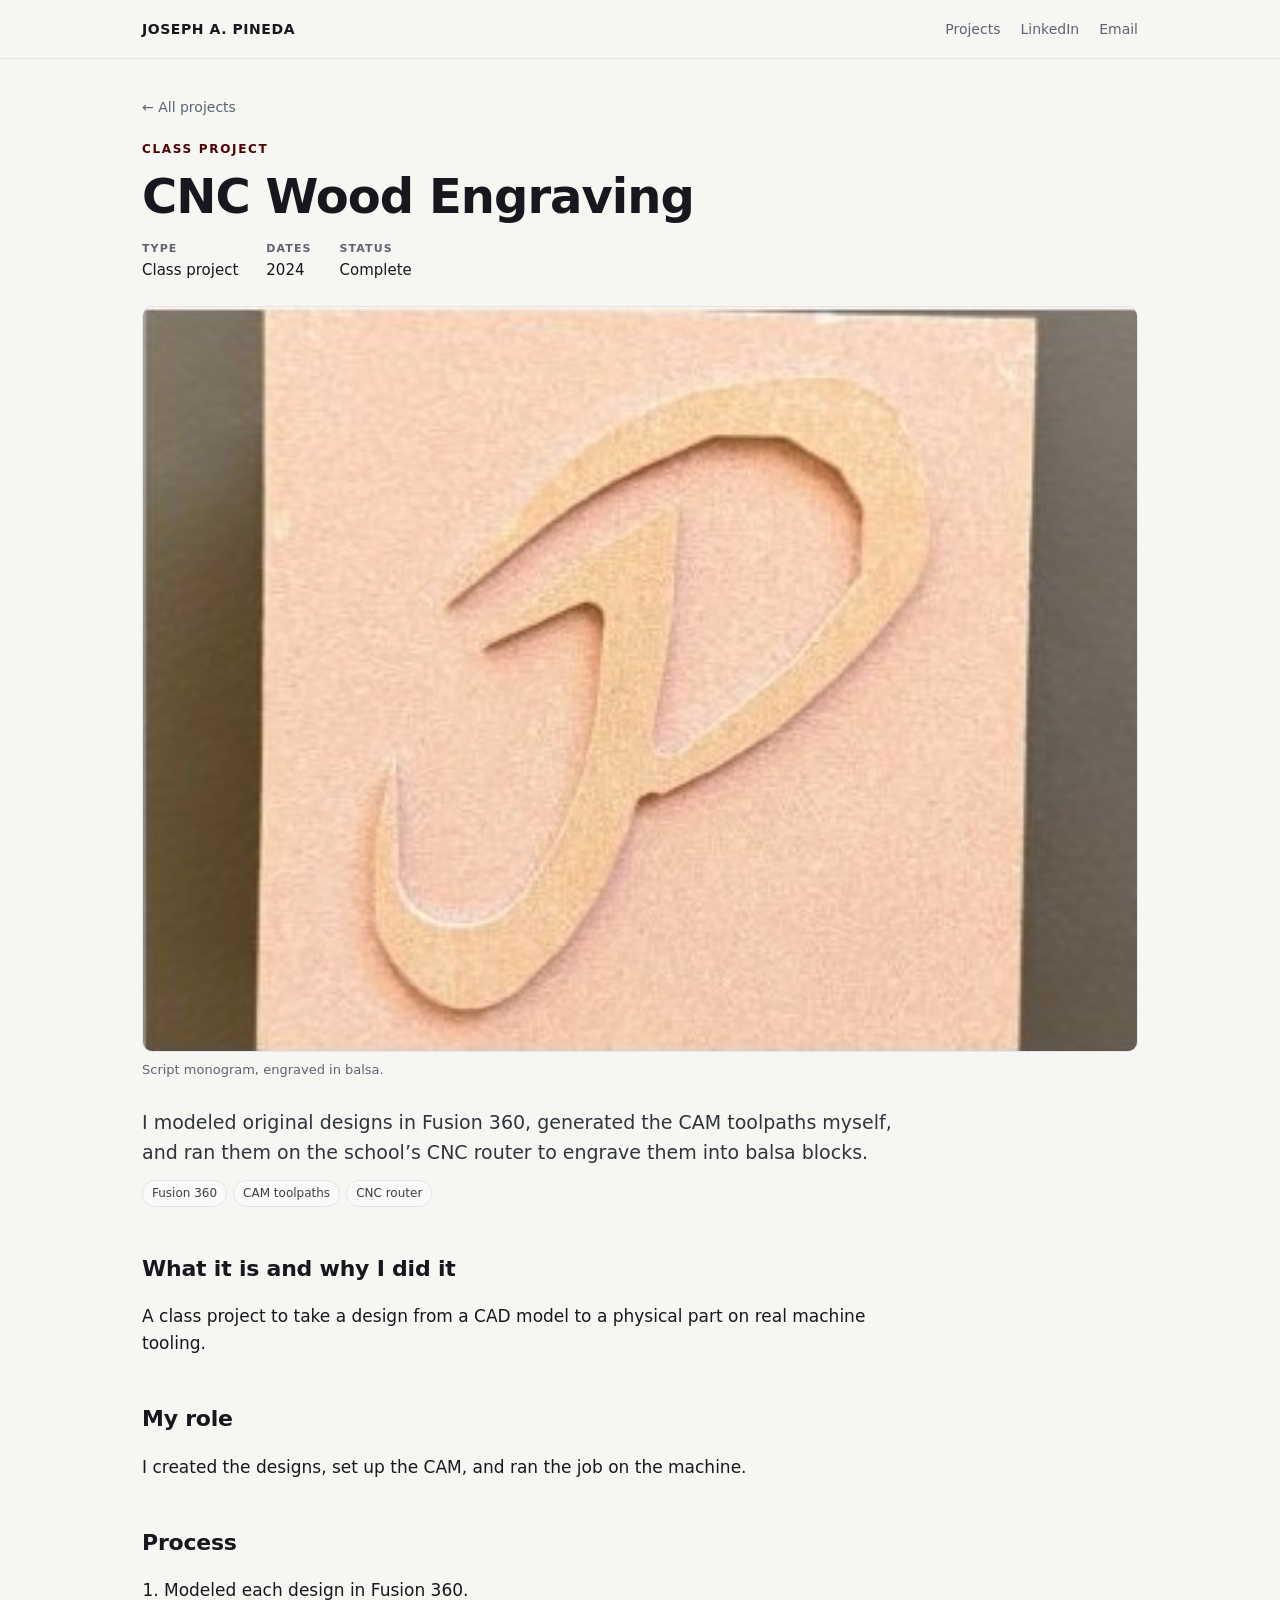
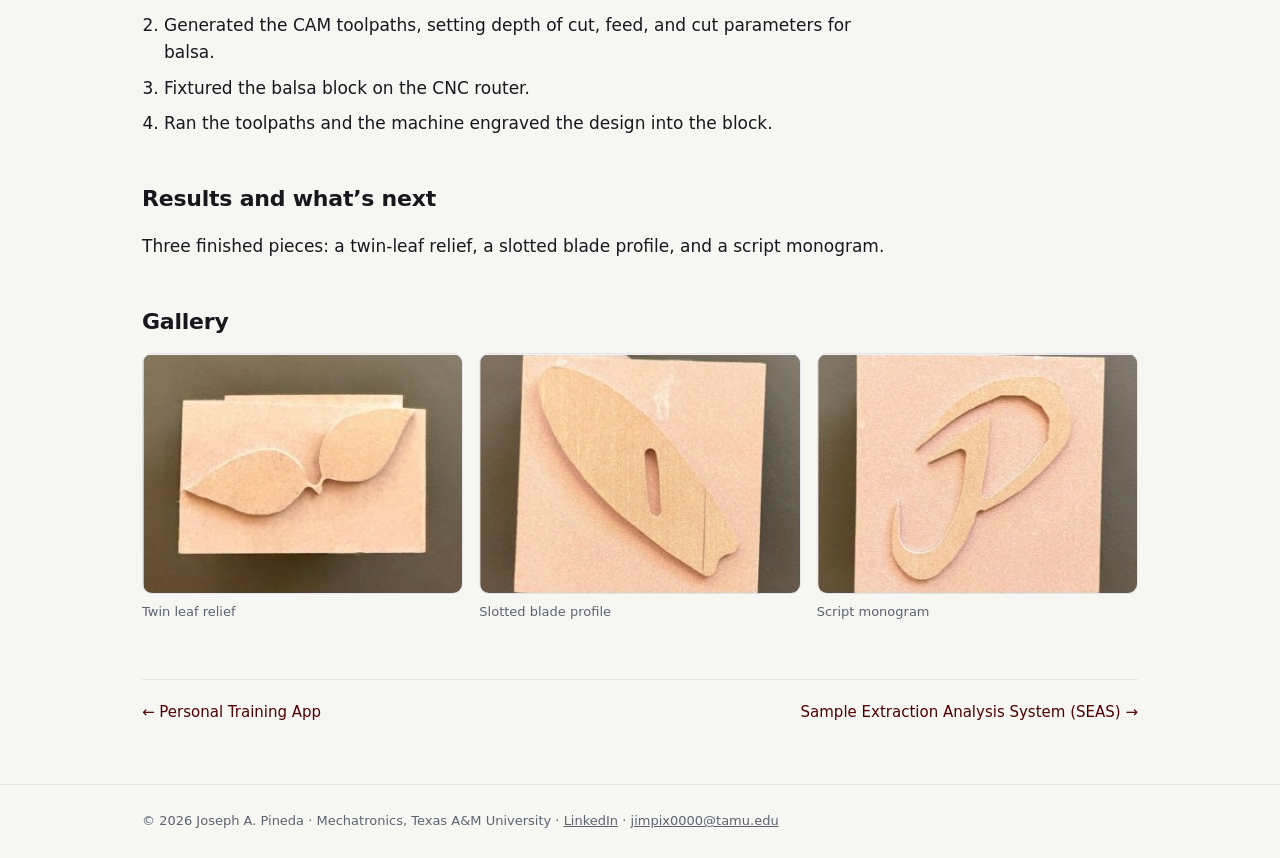
==== projects/cnc-engraving.html @ 90f0dfbb "Add files via upload" ====
<!DOCTYPE html>
<html lang="en"><head>
<meta charset="utf-8"><meta name="viewport" content="width=device-width, initial-scale=1">
<title>CNC Wood Engraving | Joseph A. Pineda</title>
<meta name="description" content="Engineering projects by Joseph A. Pineda, Mechatronics student at Texas A&amp;M University.">
<link rel="stylesheet" href="../css/style.css">
</head><body><header class="nav"><div class="wrap">
<a class="brand" href="../index.html">Joseph A. Pineda</a>
<nav><a href="../index.html#projects">Projects</a><a href="https://www.linkedin.com/in/joseph-pineda-tamu444" target="_blank" rel="noopener">LinkedIn</a><a href="mailto:jimpix0000@tamu.edu">Email</a></nav>
</div></header>
<main class="wrap project">
<a class="back" href="../index.html#projects">← All projects</a>
<p class="eyebrow">Class project</p>
<h1>CNC Wood Engraving</h1>
<ul class="facts"><li><b>Type</b>Class project</li><li><b>Dates</b>2024</li><li><b>Status</b>Complete</li></ul>
<div class="hero"><figure><img src="../images/cnc-3.jpg" alt="CNC-engraved script monogram in balsa" loading="lazy"><figcaption>Script monogram, engraved in balsa.</figcaption></figure></div>
<p class="lede">I modeled original designs in Fusion 360, generated the CAM toolpaths myself, and ran them on the school’s CNC router to engrave them into balsa blocks.</p>

<ul class="tags"><li>Fusion 360</li><li>CAM toolpaths</li><li>CNC router</li></ul>
<div class="detail">
<h2>What it is and why I did it</h2><p>A class project to take a design from a CAD model to a physical part on real machine tooling.</p>
<h2>My role</h2><p>I created the designs, set up the CAM, and ran the job on the machine.</p>
<h2>Process</h2><ol><li>Modeled each design in Fusion 360.</li><li>Generated the CAM toolpaths, setting depth of cut, feed, and cut parameters for balsa.</li><li>Fixtured the balsa block on the CNC router.</li><li>Ran the toolpaths and the machine engraved the design into the block.</li></ol>
<h2>Results and what’s next</h2><p>Three finished pieces: a twin-leaf relief, a slotted blade profile, and a script monogram.</p>

</div>
<h2>Gallery</h2><div class="gallery"><figure><img src="../images/cnc-1.jpg" alt="Twin leaf relief" loading="lazy"><figcaption>Twin leaf relief</figcaption></figure><figure><img src="../images/cnc-2.jpg" alt="Slotted blade profile" loading="lazy"><figcaption>Slotted blade profile</figcaption></figure><figure><img src="../images/cnc-3.jpg" alt="Script monogram" loading="lazy"><figcaption>Script monogram</figcaption></figure></div>
<nav class="pager"><a href="training-app.html">← Personal Training App</a><a href="seas.html">Sample Extraction Analysis System (SEAS) →</a></nav>
</main><footer><div class="wrap">© 2026 Joseph A. Pineda · Mechatronics, Texas A&amp;M University · <a href="https://www.linkedin.com/in/joseph-pineda-tamu444">LinkedIn</a> · <a href="mailto:jimpix0000@tamu.edu">jimpix0000@tamu.edu</a></div></footer>
</body></html>
---- css/style.css ----
:root{
  --ink:#16181d; --muted:#5d6370; --line:#e3e5ea; --bg:#f6f6f3; --card:#fff;
  --accent:#500000; /* Aggie maroon */
  --ph:#eceae4;
}
*{box-sizing:border-box}
html{scroll-behavior:smooth}
body{margin:0;font-family:"Inter",system-ui,-apple-system,"Segoe UI",Roboto,sans-serif;color:var(--ink);background:var(--bg);line-height:1.6;font-size:17px}
a{color:var(--accent)}
img{max-width:100%;display:block}
.wrap{max-width:1040px;margin:0 auto;padding:0 22px}

/* nav */
.nav{position:sticky;top:0;background:rgba(246,246,243,.92);backdrop-filter:blur(8px);border-bottom:1px solid var(--line);z-index:5}
.nav .wrap{display:flex;justify-content:space-between;align-items:center;height:58px}
.brand{font-weight:800;letter-spacing:.04em;text-transform:uppercase;font-size:14px;color:var(--ink);text-decoration:none}
.nav nav a{margin-left:20px;font-size:14px;color:var(--muted);text-decoration:none}
.nav nav a:hover{color:var(--ink)}

/* intro */
.intro{padding:72px 0 40px}
.eyebrow{text-transform:uppercase;letter-spacing:.14em;font-size:12px;font-weight:700;color:var(--accent);margin:0 0 10px}
h1{font-size:clamp(30px,5vw,48px);line-height:1.1;margin:0 0 18px;letter-spacing:-.02em}
.intro h1{max-width:820px}
.lede{font-size:19px;color:#30343c;max-width:760px}
.cta{margin-top:26px}
.btn{display:inline-block;padding:11px 20px;border-radius:8px;background:var(--accent);color:#fff;text-decoration:none;font-weight:600;font-size:15px;margin-right:10px}
.btn.ghost{background:transparent;color:var(--ink);border:1px solid var(--line)}

/* grid */
h2{font-size:22px;margin:44px 0 14px;letter-spacing:-.01em}
.grid{display:grid;grid-template-columns:repeat(auto-fill,minmax(300px,1fr));gap:20px;padding-bottom:60px}
.card{background:var(--card);border:1px solid var(--line);border-radius:12px;overflow:hidden;text-decoration:none;color:inherit;transition:transform .15s,box-shadow .15s}
.card:hover{transform:translateY(-3px);box-shadow:0 10px 26px rgba(0,0,0,.08)}
.thumb{aspect-ratio:16/10;overflow:hidden;background:var(--ph)}
.thumb figure{margin:0;height:100%}
.thumb img{width:100%;height:100%;object-fit:cover}
.thumb figcaption{display:none}
.thumb .ph{height:100%;border:0;border-radius:0}
.card .body{padding:16px 18px 18px}
.card h3{margin:2px 0 6px;font-size:18px}
.card p{margin:0;color:var(--muted);font-size:15px}
.meta{font-size:12px!important;text-transform:uppercase;letter-spacing:.08em;color:var(--accent)!important;font-weight:600}

/* tags */
.tags{list-style:none;padding:0;margin:12px 0 0;display:flex;flex-wrap:wrap;gap:6px}
.tags li{font-size:12px;padding:3px 9px;border:1px solid var(--line);border-radius:20px;background:#fafaf8;color:#3a3f48}

/* placeholders */
.ph{display:flex;flex-direction:column;align-items:center;justify-content:center;text-align:center;gap:6px;min-height:220px;padding:20px;background:var(--ph);border:2px dashed #c9c5ba;border-radius:10px;color:#6e6a60;font-size:14px}
.ph span{font-weight:700;text-transform:uppercase;letter-spacing:.1em;font-size:11px}

/* project page */
.project{padding:34px 22px 60px}
.back{display:inline-block;margin-bottom:22px;font-size:14px;text-decoration:none;color:var(--muted)}
.facts{list-style:none;padding:0;margin:0 0 24px;display:flex;flex-wrap:wrap;gap:10px 28px;font-size:15px}
.facts b{display:block;font-size:11px;text-transform:uppercase;letter-spacing:.1em;color:var(--muted)}
.hero figure{margin:0}
.hero img{width:100%;border-radius:10px;border:1px solid var(--line);background:#fff}
.hero .ph{min-height:360px}
figcaption{font-size:13px;color:var(--muted);margin-top:8px}
.project .lede{margin:26px 0 8px}
.stats{display:grid;grid-template-columns:repeat(auto-fill,minmax(150px,1fr));gap:1px;background:var(--line);border:1px solid var(--line);border-radius:10px;overflow:hidden;margin:22px 0}
.stats div{background:#fff;padding:16px}
.stats b{display:block;font-size:24px;letter-spacing:-.01em}
.stats span{font-size:12px;color:var(--muted);text-transform:uppercase;letter-spacing:.06em}
.detail{max-width:760px;margin-top:16px}
.detail ol{padding-left:22px}
.detail li{margin-bottom:8px}
.note{font-size:14px;color:var(--muted);border-left:3px solid var(--accent);padding:6px 12px;background:#fff;margin-top:24px}
.gallery{display:grid;grid-template-columns:repeat(auto-fill,minmax(240px,1fr));gap:16px}
.gallery figure{margin:0}
.gallery img{width:100%;aspect-ratio:4/3;object-fit:cover;border-radius:10px;border:1px solid var(--line)}
.gallery .ph{aspect-ratio:4/3;min-height:0}
.pager{display:flex;justify-content:space-between;gap:20px;margin-top:56px;padding-top:20px;border-top:1px solid var(--line);font-size:15px}
.pager a{text-decoration:none}

footer{border-top:1px solid var(--line);padding:26px 0;font-size:13px;color:var(--muted)}
footer a{color:var(--muted)}
@media (max-width:600px){.nav nav a{margin-left:12px}.intro{padding-top:44px}body{font-size:16px}}
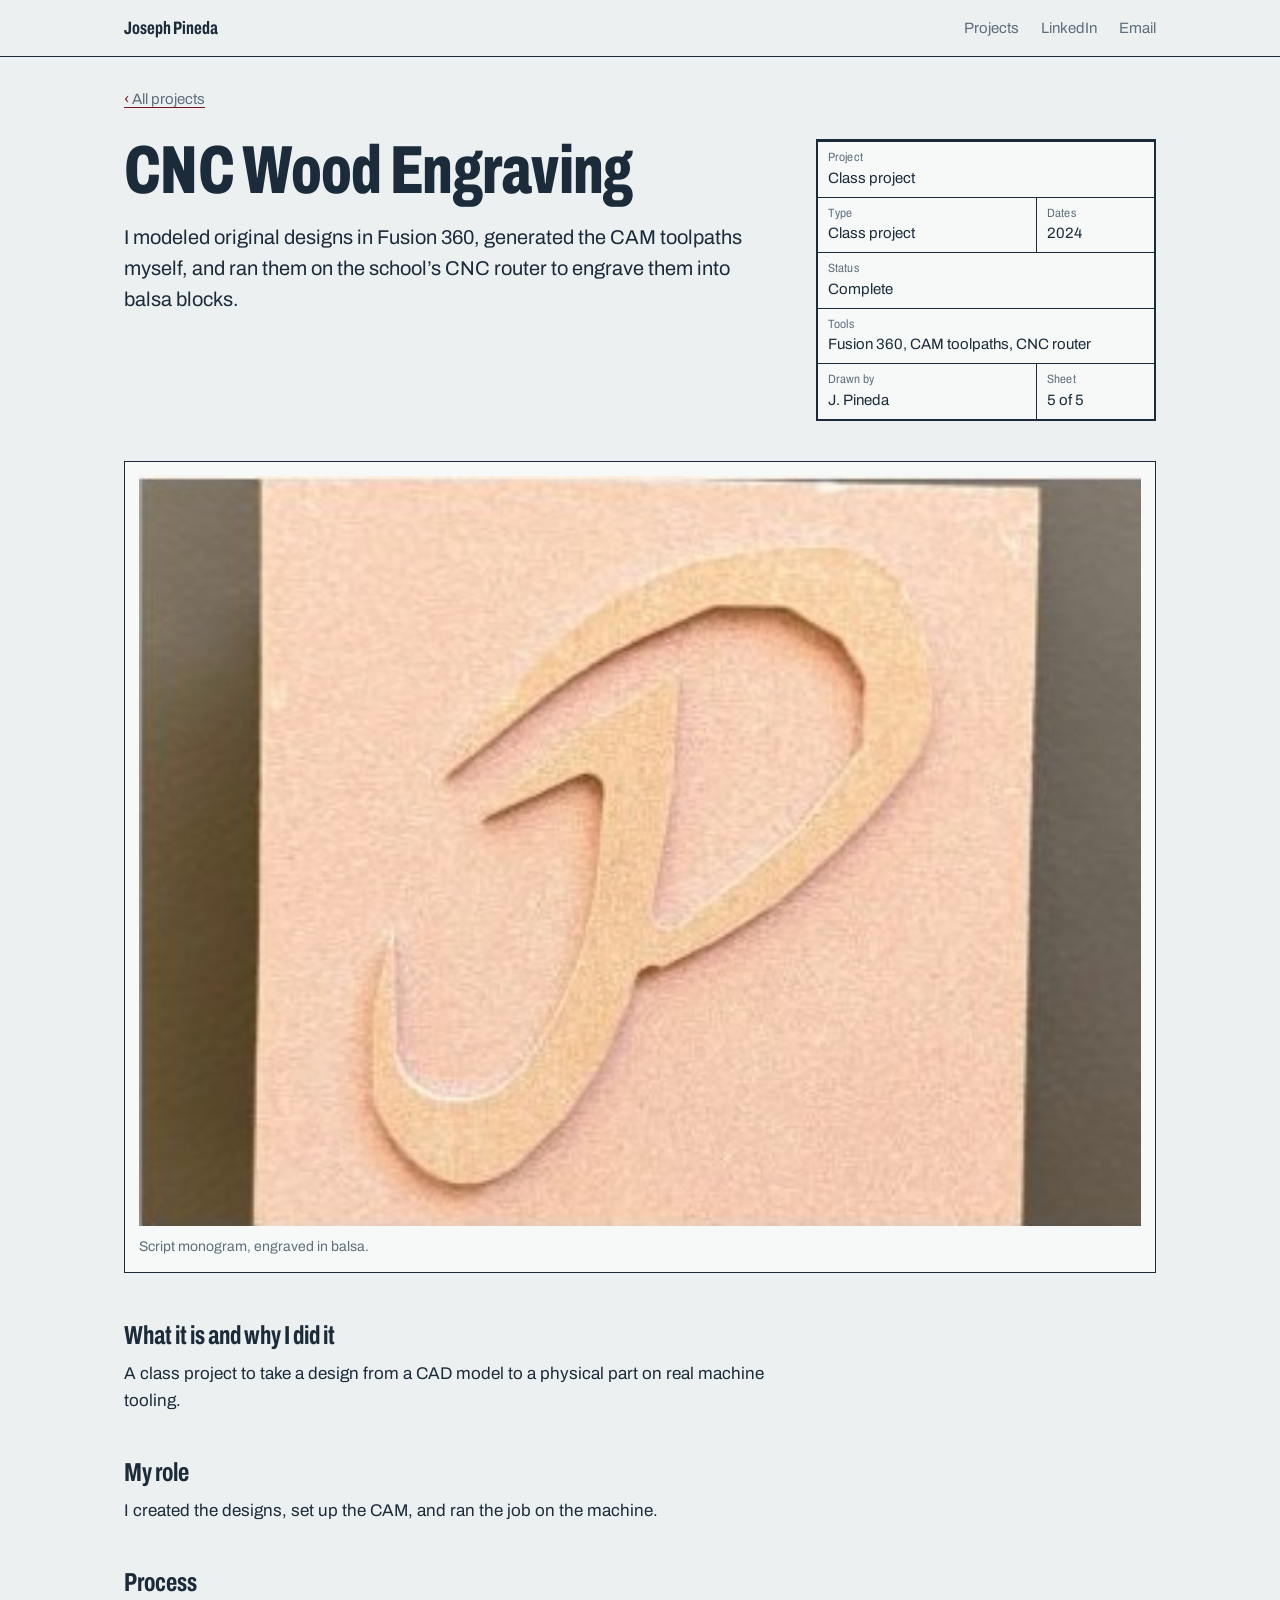
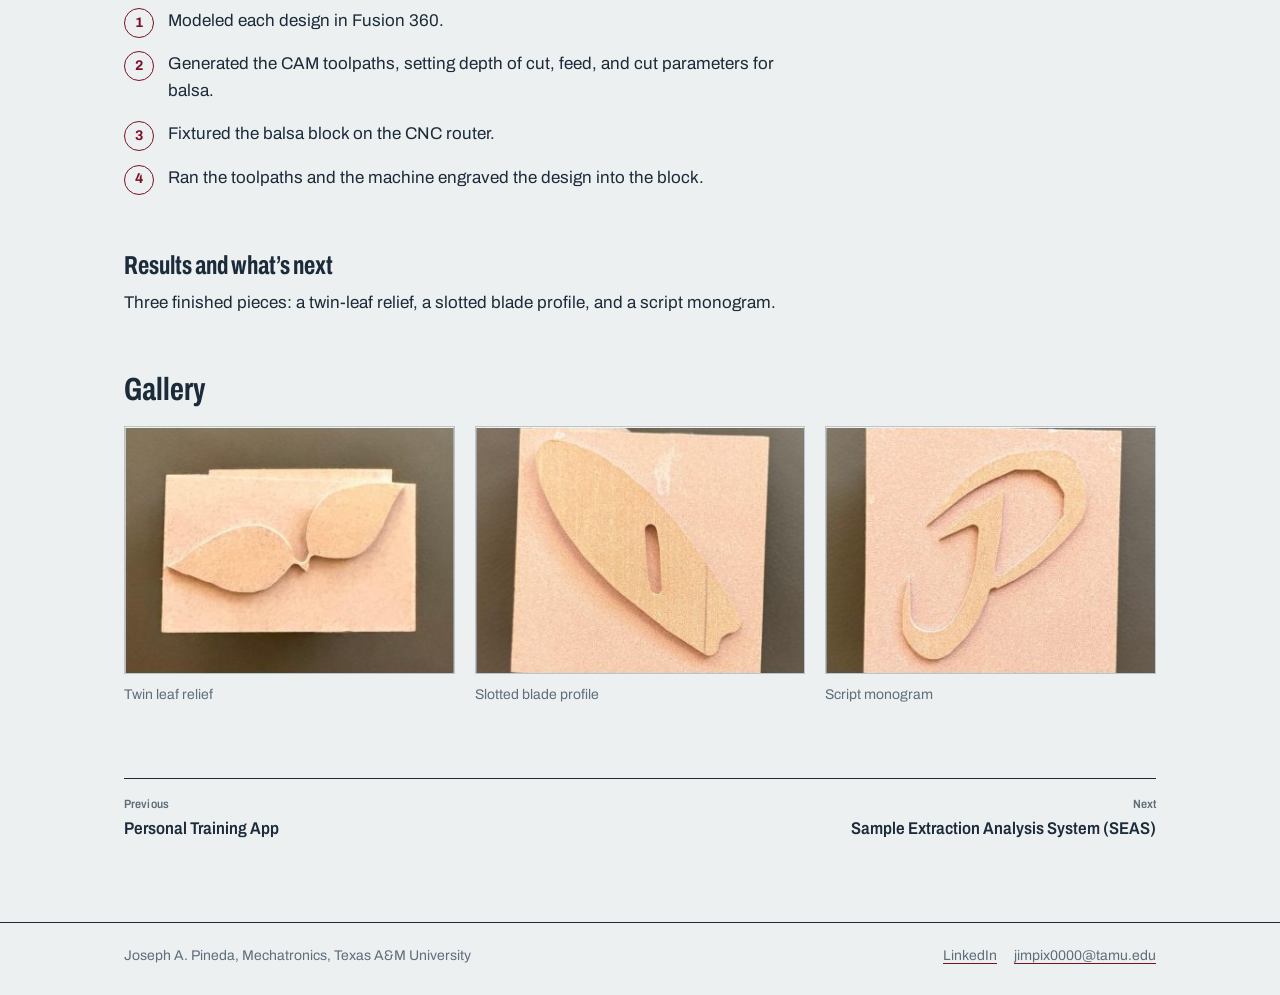
==== commit 2d7d8e31: "Add files via upload" ====
--- a/projects/cnc-engraving.html
+++ b/projects/cnc-engraving.html
@@ -3,28 +3,35 @@
 <meta charset="utf-8"><meta name="viewport" content="width=device-width, initial-scale=1">
 <title>CNC Wood Engraving | Joseph A. Pineda</title>
 <meta name="description" content="Engineering projects by Joseph A. Pineda, Mechatronics student at Texas A&amp;M University.">
+<link rel="preconnect" href="https://fonts.googleapis.com"><link rel="preconnect" href="https://fonts.gstatic.com" crossorigin>
+<link href="https://fonts.googleapis.com/css2?family=Archivo:wdth,wght@62..125,400..800&display=swap" rel="stylesheet">
 <link rel="stylesheet" href="../css/style.css">
 </head><body><header class="nav"><div class="wrap">
-<a class="brand" href="../index.html">Joseph A. Pineda</a>
-<nav><a href="../index.html#projects">Projects</a><a href="https://www.linkedin.com/in/joseph-pineda-tamu444" target="_blank" rel="noopener">LinkedIn</a><a href="mailto:jimpix0000@tamu.edu">Email</a></nav>
+<a class="brand" href="../index.html">Joseph Pineda</a>
+<nav aria-label="Main"><a href="../index.html#projects">Projects</a><a href="https://www.linkedin.com/in/joseph-pineda-tamu444" target="_blank" rel="noopener">LinkedIn</a><a href="mailto:jimpix0000@tamu.edu">Email</a></nav>
 </div></header>
 <main class="wrap project">
-<a class="back" href="../index.html#projects">← All projects</a>
-<p class="eyebrow">Class project</p>
-<h1>CNC Wood Engraving</h1>
-<ul class="facts"><li><b>Type</b>Class project</li><li><b>Dates</b>2024</li><li><b>Status</b>Complete</li></ul>
-<div class="hero"><figure><img src="../images/cnc-3.jpg" alt="CNC-engraved script monogram in balsa" loading="lazy"><figcaption>Script monogram, engraved in balsa.</figcaption></figure></div>
-<p class="lede">I modeled original designs in Fusion 360, generated the CAM toolpaths myself, and ran them on the school’s CNC router to engrave them into balsa blocks.</p>
-
-<ul class="tags"><li>Fusion 360</li><li>CAM toolpaths</li><li>CNC router</li></ul>
+<a class="back" href="../index.html#projects">All projects</a>
+<div class="top">
+<div><h1>CNC Wood Engraving</h1><p class="lede">I modeled original designs in Fusion 360, generated the CAM toolpaths myself, and ran them on the school’s CNC router to engrave them into balsa blocks.</p></div>
+<table class="titleblock"><caption class="sr">Project details</caption><tbody>
+<tr><td colspan="2"><span class="k">Project</span>Class project</td></tr>
+<tr><td><span class="k">Type</span>Class project</td><td><span class="k">Dates</span>2024</td></tr>
+<tr><td colspan="2"><span class="k">Status</span>Complete</td></tr>
+<tr><td colspan="2"><span class="k">Tools</span>Fusion 360, CAM toolpaths, CNC router</td></tr>
+<tr><td><span class="k">Drawn by</span>J. Pineda</td><td><span class="k">Sheet</span>5 of 5</td></tr>
+</tbody></table>
+</div>
+<div class="view"><figure><img src="../images/cnc-3.jpg" alt="CNC-engraved script monogram in balsa"><figcaption>Script monogram, engraved in balsa.</figcaption></figure></div>
 <div class="detail">
 <h2>What it is and why I did it</h2><p>A class project to take a design from a CAD model to a physical part on real machine tooling.</p>
 <h2>My role</h2><p>I created the designs, set up the CAM, and ran the job on the machine.</p>
-<h2>Process</h2><ol><li>Modeled each design in Fusion 360.</li><li>Generated the CAM toolpaths, setting depth of cut, feed, and cut parameters for balsa.</li><li>Fixtured the balsa block on the CNC router.</li><li>Ran the toolpaths and the machine engraved the design into the block.</li></ol>
+
+<h2>Process</h2><ol class="steps"><li>Modeled each design in Fusion 360.</li><li>Generated the CAM toolpaths, setting depth of cut, feed, and cut parameters for balsa.</li><li>Fixtured the balsa block on the CNC router.</li><li>Ran the toolpaths and the machine engraved the design into the block.</li></ol>
 <h2>Results and what’s next</h2><p>Three finished pieces: a twin-leaf relief, a slotted blade profile, and a script monogram.</p>
 
 </div>
-<h2>Gallery</h2><div class="gallery"><figure><img src="../images/cnc-1.jpg" alt="Twin leaf relief" loading="lazy"><figcaption>Twin leaf relief</figcaption></figure><figure><img src="../images/cnc-2.jpg" alt="Slotted blade profile" loading="lazy"><figcaption>Slotted blade profile</figcaption></figure><figure><img src="../images/cnc-3.jpg" alt="Script monogram" loading="lazy"><figcaption>Script monogram</figcaption></figure></div>
-<nav class="pager"><a href="training-app.html">← Personal Training App</a><a href="seas.html">Sample Extraction Analysis System (SEAS) →</a></nav>
-</main><footer><div class="wrap">© 2026 Joseph A. Pineda · Mechatronics, Texas A&amp;M University · <a href="https://www.linkedin.com/in/joseph-pineda-tamu444">LinkedIn</a> · <a href="mailto:jimpix0000@tamu.edu">jimpix0000@tamu.edu</a></div></footer>
+<h2>Gallery</h2><div class="gallery"><figure><img src="../images/cnc-1.jpg" alt="Twin leaf relief"><figcaption>Twin leaf relief</figcaption></figure><figure><img src="../images/cnc-2.jpg" alt="Slotted blade profile"><figcaption>Slotted blade profile</figcaption></figure><figure><img src="../images/cnc-3.jpg" alt="Script monogram"><figcaption>Script monogram</figcaption></figure></div>
+<nav class="pager" aria-label="More projects"><a href="training-app.html"><span class="k">Previous</span>Personal Training App</a><a class="next" href="seas.html"><span class="k">Next</span>Sample Extraction Analysis System (SEAS)</a></nav>
+</main><footer><div class="wrap"><span>Joseph A. Pineda, Mechatronics, Texas A&amp;M University</span><span><a href="https://www.linkedin.com/in/joseph-pineda-tamu444">LinkedIn</a> <a href="mailto:jimpix0000@tamu.edu">jimpix0000@tamu.edu</a></span></div></footer>
 </body></html>
--- a/css/style.css
+++ b/css/style.css
@@ -1,80 +1,141 @@
+/* Drafting-sheet portfolio: vellum, ink, and Aggie-maroon dimension lines */
 :root{
-  --ink:#16181d; --muted:#5d6370; --line:#e3e5ea; --bg:#f6f6f3; --card:#fff;
-  --accent:#500000; /* Aggie maroon */
-  --ph:#eceae4;
+  --vellum:#EDF0F1;
+  --paper:#F7F9F9;
+  --ink:#1C2B3A;
+  --grid:#D3DBE0;
+  --pencil:#5E6E7B;
+  --maroon:#7A1022;
+  --rule:1.5px solid var(--ink);
+  --hair:1px solid #B9C4CB;
 }
 *{box-sizing:border-box}
 html{scroll-behavior:smooth}
-body{margin:0;font-family:"Inter",system-ui,-apple-system,"Segoe UI",Roboto,sans-serif;color:var(--ink);background:var(--bg);line-height:1.6;font-size:17px}
-a{color:var(--accent)}
+@media (prefers-reduced-motion:reduce){html{scroll-behavior:auto}}
+body{margin:0;background:var(--vellum);color:var(--ink);font-family:"Archivo",system-ui,sans-serif;font-size:1.0625rem;line-height:1.6}
 img{max-width:100%;display:block}
-.wrap{max-width:1040px;margin:0 auto;padding:0 22px}
+a{color:var(--ink);text-decoration-color:var(--maroon);text-underline-offset:3px}
+a:focus-visible,.btn:focus-visible,.part:focus-visible{outline:2px solid var(--maroon);outline-offset:3px}
+.wrap{max-width:1080px;margin:0 auto;padding:0 24px}
+.sr{position:absolute;width:1px;height:1px;overflow:hidden;clip:rect(0 0 0 0)}
+.k{display:block;font-size:.75rem;font-stretch:87%;color:var(--pencil);letter-spacing:.01em;line-height:1.3;margin-bottom:2px}
 
 /* nav */
-.nav{position:sticky;top:0;background:rgba(246,246,243,.92);backdrop-filter:blur(8px);border-bottom:1px solid var(--line);z-index:5}
-.nav .wrap{display:flex;justify-content:space-between;align-items:center;height:58px}
-.brand{font-weight:800;letter-spacing:.04em;text-transform:uppercase;font-size:14px;color:var(--ink);text-decoration:none}
-.nav nav a{margin-left:20px;font-size:14px;color:var(--muted);text-decoration:none}
-.nav nav a:hover{color:var(--ink)}
+.nav{border-bottom:var(--rule);background:var(--vellum)}
+.nav .wrap{display:flex;justify-content:space-between;align-items:center;min-height:56px}
+.brand{font-weight:700;font-stretch:68%;font-size:1.125rem;text-decoration:none}
+.nav nav a{margin-left:22px;font-size:.9375rem;text-decoration:none;color:var(--pencil)}
+.nav nav a:hover{color:var(--ink);text-decoration:underline;text-decoration-color:var(--maroon)}
 
-/* intro */
-.intro{padding:72px 0 40px}
-.eyebrow{text-transform:uppercase;letter-spacing:.14em;font-size:12px;font-weight:700;color:var(--accent);margin:0 0 10px}
-h1{font-size:clamp(30px,5vw,48px);line-height:1.1;margin:0 0 18px;letter-spacing:-.02em}
-.intro h1{max-width:820px}
-.lede{font-size:19px;color:#30343c;max-width:760px}
-.cta{margin-top:26px}
-.btn{display:inline-block;padding:11px 20px;border-radius:8px;background:var(--accent);color:#fff;text-decoration:none;font-weight:600;font-size:15px;margin-right:10px}
-.btn.ghost{background:transparent;color:var(--ink);border:1px solid var(--line)}
+/* hero: the dimensioned name */
+.hero{background-color:var(--paper);background-image:linear-gradient(var(--grid) 1px,transparent 1px),linear-gradient(90deg,var(--grid) 1px,transparent 1px);background-size:24px 24px;background-position:-1px -1px;border-bottom:var(--rule);padding:72px 0 64px}
+.dimensioned{width:fit-content;max-width:100%}
+h1{margin:0;font-weight:800;font-stretch:68%;line-height:.92;letter-spacing:-.01em}
+.hero h1{font-size:clamp(3.25rem,13.5vw,10.5rem);text-transform:uppercase;white-space:nowrap}
+.dim{display:flex;align-items:center;color:var(--maroon);margin-bottom:14px;height:22px}
+.dim span{padding:0 12px;font-size:.875rem;font-stretch:87%;white-space:nowrap;background:var(--paper)}
+.dim .ln{flex:1;height:1.5px;background:var(--maroon)}
+.dim .ln:first-of-type{transform-origin:right}
+.dim .ln:last-of-type{transform-origin:left}
+.dim .ext{width:1.5px;height:22px;background:var(--maroon)}
+.dim .arw{width:0;height:0;border-top:5px solid transparent;border-bottom:5px solid transparent}
+.dim .arw.l{border-right:11px solid var(--maroon)}
+.dim .arw.r{border-left:11px solid var(--maroon)}
+@media (prefers-reduced-motion:no-preference){
+  .dim .ln{animation:draw .9s cubic-bezier(.6,0,.2,1) .25s both}
+  .dim .arw,.dim .ext{animation:appear .2s ease-out 1.1s both}
+  .dim span{animation:appear .4s ease-out .1s both}
+}
+@keyframes draw{from{transform:scaleX(0)}to{transform:scaleX(1)}}
+@keyframes appear{from{opacity:0}to{opacity:1}}
+.lede{font-size:1.25rem;line-height:1.55;max-width:62ch;margin:28px 0 0}
+.cta{margin:32px 0 0;display:flex;flex-wrap:wrap;gap:12px}
+.btn{display:inline-block;padding:11px 20px;border:var(--rule);background:var(--ink);color:var(--paper);font-weight:600;font-stretch:87%;text-decoration:none;font-size:1rem}
+.btn:hover{background:var(--maroon);border-color:var(--maroon)}
+.btn.quiet{background:transparent;color:var(--ink)}
+.btn.quiet:hover{background:var(--ink);color:var(--paper);border-color:var(--ink)}
 
-/* grid */
-h2{font-size:22px;margin:44px 0 14px;letter-spacing:-.01em}
-.grid{display:grid;grid-template-columns:repeat(auto-fill,minmax(300px,1fr));gap:20px;padding-bottom:60px}
-.card{background:var(--card);border:1px solid var(--line);border-radius:12px;overflow:hidden;text-decoration:none;color:inherit;transition:transform .15s,box-shadow .15s}
-.card:hover{transform:translateY(-3px);box-shadow:0 10px 26px rgba(0,0,0,.08)}
-.thumb{aspect-ratio:16/10;overflow:hidden;background:var(--ph)}
-.thumb figure{margin:0;height:100%}
-.thumb img{width:100%;height:100%;object-fit:cover}
-.thumb figcaption{display:none}
-.thumb .ph{height:100%;border:0;border-radius:0}
-.card .body{padding:16px 18px 18px}
-.card h3{margin:2px 0 6px;font-size:18px}
-.card p{margin:0;color:var(--muted);font-size:15px}
-.meta{font-size:12px!important;text-transform:uppercase;letter-spacing:.08em;color:var(--accent)!important;font-weight:600}
+/* parts list */
+h2{font-weight:700;font-stretch:68%;font-size:2rem;line-height:1.1;margin:0 0 18px}
+.parts{padding:64px 24px 80px}
+.parts-head,.part{display:grid;grid-template-columns:168px 1fr 190px 170px;gap:24px;align-items:start}
+.parts-head{border-bottom:var(--rule);padding:0 0 8px;font-size:.8125rem;color:var(--pencil);font-stretch:87%}
+.parts-list{list-style:none;margin:0;padding:0}
+.parts-list li{border-bottom:var(--hair)}
+.part{padding:20px 0;text-decoration:none;color:inherit}
+.part:hover{background:linear-gradient(90deg,transparent,rgba(122,16,34,.05) 40%,transparent)}
+.part:hover h3{text-decoration:underline;text-decoration-color:var(--maroon);text-underline-offset:4px}
+.part-img{aspect-ratio:4/3;border:var(--hair);background:var(--paper);overflow:hidden}
+.part-img figure{margin:0;height:100%}
+.part-img img{width:100%;height:100%;object-fit:cover}
+.part-img img.contain{object-fit:contain;background:#fff}
+.part-img figcaption{display:none}
+.part-img .ph{height:100%;min-height:0;border:0}
+.part h3{margin:0 0 6px;font-size:1.375rem;line-height:1.2;font-weight:700;font-stretch:87%}
+.part p{margin:0;color:var(--pencil);max-width:46ch}
+.part-type,.part-status{font-size:.9375rem;line-height:1.45}
+.part .k{display:none}
+.sub{color:var(--pencil)}
 
-/* tags */
-.tags{list-style:none;padding:0;margin:12px 0 0;display:flex;flex-wrap:wrap;gap:6px}
-.tags li{font-size:12px;padding:3px 9px;border:1px solid var(--line);border-radius:20px;background:#fafaf8;color:#3a3f48}
-
-/* placeholders */
-.ph{display:flex;flex-direction:column;align-items:center;justify-content:center;text-align:center;gap:6px;min-height:220px;padding:20px;background:var(--ph);border:2px dashed #c9c5ba;border-radius:10px;color:#6e6a60;font-size:14px}
-.ph span{font-weight:700;text-transform:uppercase;letter-spacing:.1em;font-size:11px}
+/* placeholders: an empty drawing view */
+.ph{display:flex;align-items:center;justify-content:center;min-height:240px;background-color:var(--paper);background-image:linear-gradient(var(--grid) 1px,transparent 1px),linear-gradient(90deg,var(--grid) 1px,transparent 1px);background-size:16px 16px;border:var(--hair)}
+.ph span{background:var(--paper);padding:4px 10px;font-size:.875rem;color:var(--pencil);font-stretch:87%}
 
 /* project page */
-.project{padding:34px 22px 60px}
-.back{display:inline-block;margin-bottom:22px;font-size:14px;text-decoration:none;color:var(--muted)}
-.facts{list-style:none;padding:0;margin:0 0 24px;display:flex;flex-wrap:wrap;gap:10px 28px;font-size:15px}
-.facts b{display:block;font-size:11px;text-transform:uppercase;letter-spacing:.1em;color:var(--muted)}
-.hero figure{margin:0}
-.hero img{width:100%;border-radius:10px;border:1px solid var(--line);background:#fff}
-.hero .ph{min-height:360px}
-figcaption{font-size:13px;color:var(--muted);margin-top:8px}
-.project .lede{margin:26px 0 8px}
-.stats{display:grid;grid-template-columns:repeat(auto-fill,minmax(150px,1fr));gap:1px;background:var(--line);border:1px solid var(--line);border-radius:10px;overflow:hidden;margin:22px 0}
-.stats div{background:#fff;padding:16px}
-.stats b{display:block;font-size:24px;letter-spacing:-.01em}
-.stats span{font-size:12px;color:var(--muted);text-transform:uppercase;letter-spacing:.06em}
-.detail{max-width:760px;margin-top:16px}
-.detail ol{padding-left:22px}
-.detail li{margin-bottom:8px}
-.note{font-size:14px;color:var(--muted);border-left:3px solid var(--accent);padding:6px 12px;background:#fff;margin-top:24px}
-.gallery{display:grid;grid-template-columns:repeat(auto-fill,minmax(240px,1fr));gap:16px}
+.project{padding-top:28px;padding-bottom:80px}
+.back{display:inline-block;font-size:.9375rem;color:var(--pencil);margin-bottom:28px}
+.back::before{content:"‹ ";color:var(--maroon)}
+.top{display:grid;grid-template-columns:1fr 340px;gap:48px;align-items:start;margin-bottom:40px}
+.project h1{font-size:clamp(2.5rem,6vw,4.25rem)}
+.project .lede{margin-top:20px}
+.titleblock{border-collapse:collapse;width:100%;border:2px solid var(--ink);background:var(--paper);font-size:.9375rem;line-height:1.4}
+.titleblock td{border:1px solid var(--ink);padding:8px 10px;vertical-align:top}
+.view{border:var(--rule);background:var(--paper);padding:14px}
+.view figure{margin:0}
+.view img{width:100%;background:#fff}
+.view .ph{min-height:380px}
+figcaption{font-size:.875rem;color:var(--pencil);margin-top:10px}
+.detail{max-width:68ch;margin-top:48px}
+.detail h2{font-size:1.625rem;margin-top:44px;margin-bottom:10px}
+.detail p{margin:0}
+.spec{border-collapse:collapse;width:100%;max-width:520px;font-size:1rem}
+.spec th,.spec td{text-align:left;padding:9px 0;border-bottom:var(--hair);vertical-align:baseline}
+.spec th{font-weight:400;color:var(--pencil);width:58%}
+.spec td{font-weight:700;font-stretch:87%;font-variant-numeric:tabular-nums}
+.steps{margin:0;padding:0;list-style:none;counter-reset:step}
+.steps li{counter-increment:step;position:relative;padding:0 0 16px 44px}
+.steps li::before{content:counter(step);position:absolute;left:0;top:1px;width:28px;height:28px;border:1.5px solid var(--maroon);border-radius:50%;color:var(--maroon);font-size:.875rem;font-weight:700;display:flex;align-items:center;justify-content:center}
+.note{margin-top:28px!important;font-size:.9375rem;color:var(--pencil);border-left:3px solid var(--maroon);padding:4px 0 4px 14px}
+.project > h2{margin-top:56px}
+.gallery{display:grid;grid-template-columns:repeat(auto-fill,minmax(250px,1fr));gap:20px}
 .gallery figure{margin:0}
-.gallery img{width:100%;aspect-ratio:4/3;object-fit:cover;border-radius:10px;border:1px solid var(--line)}
+.gallery img{width:100%;aspect-ratio:4/3;object-fit:cover;border:var(--hair);background:#fff}
 .gallery .ph{aspect-ratio:4/3;min-height:0}
-.pager{display:flex;justify-content:space-between;gap:20px;margin-top:56px;padding-top:20px;border-top:1px solid var(--line);font-size:15px}
-.pager a{text-decoration:none}
+.pager{display:flex;justify-content:space-between;gap:24px;margin-top:72px;border-top:var(--rule);padding-top:18px}
+.pager a{text-decoration:none;font-weight:600;font-stretch:87%;font-size:1.0625rem}
+.pager a:hover{text-decoration:underline}
+.pager .next{text-align:right}
 
-footer{border-top:1px solid var(--line);padding:26px 0;font-size:13px;color:var(--muted)}
-footer a{color:var(--muted)}
-@media (max-width:600px){.nav nav a{margin-left:12px}.intro{padding-top:44px}body{font-size:16px}}
+footer{border-top:var(--rule);padding:22px 0 28px;font-size:.875rem;color:var(--pencil)}
+footer .wrap{display:flex;justify-content:space-between;flex-wrap:wrap;gap:8px 24px}
+footer a{color:var(--pencil);margin-left:14px}
+
+@media (max-width:860px){
+  .parts-head{display:none}
+  .part{grid-template-columns:120px 1fr;gap:14px 18px}
+  .part-type,.part-status{grid-column:2}
+  .part .k{display:inline;margin-right:6px}
+  .part-type br{display:none}
+  .part-type .sub::before{content:", "}
+  .top{grid-template-columns:1fr;gap:28px}
+}
+@media (max-width:520px){
+  body{font-size:1rem}
+  .hero{padding:48px 0 44px}
+  .dim span{font-size:.75rem;padding:0 6px;white-space:normal;text-align:center;line-height:1.2}
+  .nav nav a{margin-left:14px}
+  .part{grid-template-columns:92px 1fr;gap:10px 14px}
+  .part h3{font-size:1.1875rem}
+  .part-img .ph span{display:none}
+  .lede{font-size:1.125rem}
+}
